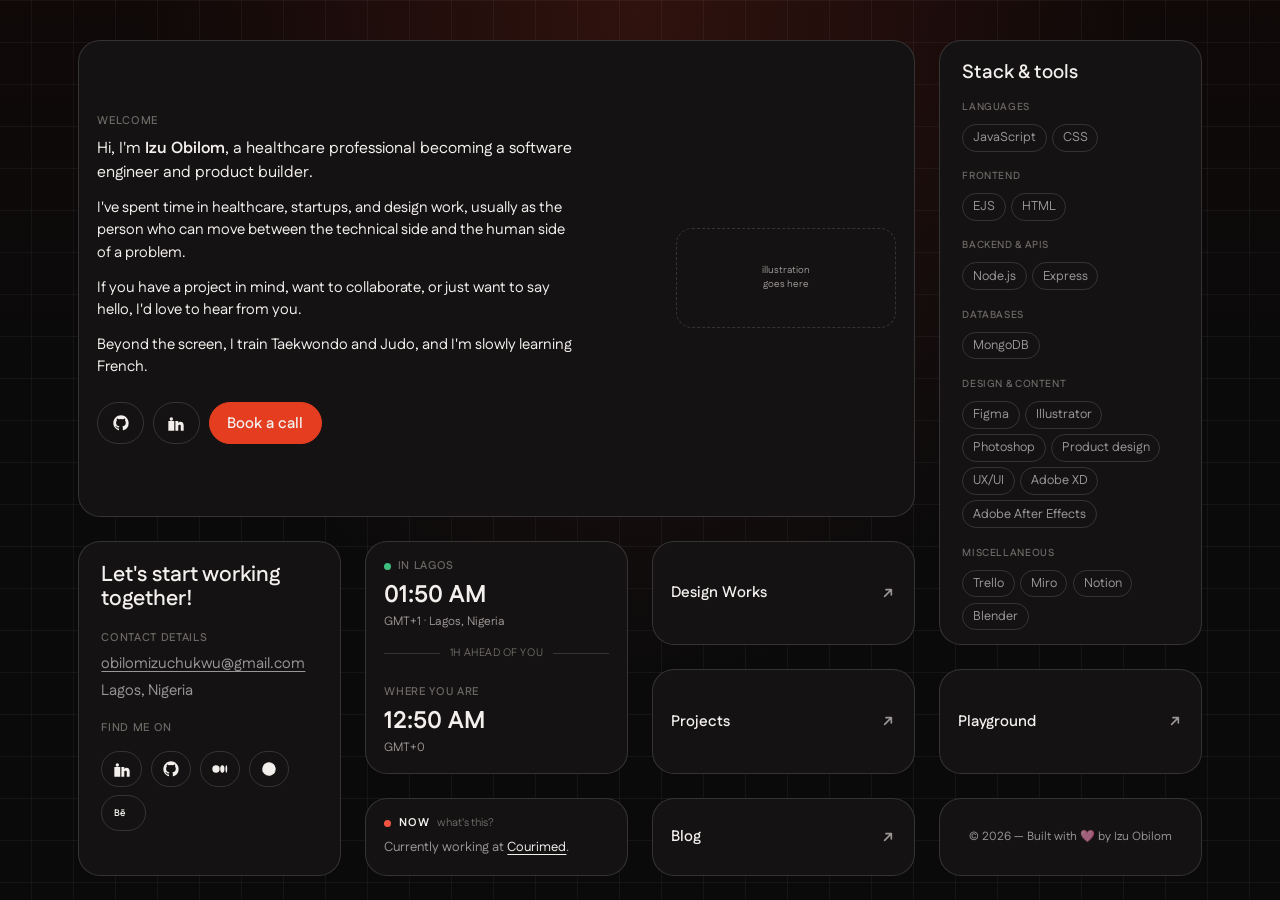
==== index.html @ 15fc9907 "initial commit" ====
<!doctype html>
<html lang="en">
  <head>
    <meta charset="UTF-8" />
    <meta name="viewport" content="width=device-width, initial-scale=1.0" />
    <title>Izu Obilom — I build things</title>
    <meta
      name="description"
      content="Izu Obilom: pharmacist, co-founder of Courimed, and product builder crossing into software engineering."
    />
    <link rel="preconnect" href="https://fonts.googleapis.com" />
    <link rel="preconnect" href="https://fonts.gstatic.com" crossorigin />
    <link
      href="https://fonts.googleapis.com/css2?family=Fustat:wght@400;500;600;700&display=swap"
      rel="stylesheet"
    />
    <link rel="stylesheet" href="css/style.css?v=6" />
  </head>
  <body class="no-header">
    <a class="skip-link" href="#main">Skip to content</a>
    <div class="page-transition-overlay" id="page-loader" aria-hidden="true">
      <div class="loader-dots"><span></span><span></span><span></span></div>
    </div>

    <main id="main">
      <div class="wrap-wide">
        <div class="bento">
          <div class="card card-bio">
            <div class="bio-text">
              <p class="card-eyebrow">Welcome</p>
              <h1 class="intro-line">
                Hi, I'm <span class="name-accent">Izu Obilom</span>, a
                healthcare professional becoming a software engineer and product
                builder.
              </h1>
              <p>
                I've spent time in healthcare, startups, and design work,
                usually as the person who can move between the technical side
                and the human side of a problem.
              </p>
              <p>
                If you have a project in mind, want to collaborate, or just want
                to say hello, I'd love to hear from you.
              </p>
              <p>
                Beyond the screen, I train Taekwondo and Judo, and I'm slowly
                learning French.
              </p>
              <div class="icon-row">
                <!-- GitHub placeholder — swap for the real profile link -->
                <a class="icon-btn" href="#" aria-label="GitHub">
                  <svg
                    viewBox="0 0 24 24"
                    width="16"
                    height="16"
                    aria-hidden="true"
                  >
                    <path
                      d="M12 .5C5.73.5.5 5.73.5 12.02c0 5.03 3.26 9.29 7.79 10.8.57.1.78-.25.78-.55 0-.27-.01-1.17-.02-2.12-3.17.69-3.84-1.36-3.84-1.36-.52-1.32-1.27-1.67-1.27-1.67-1.04-.71.08-.7.08-.7 1.15.08 1.75 1.18 1.75 1.18 1.02 1.75 2.68 1.24 3.33.95.1-.74.4-1.24.72-1.53-2.53-.29-5.19-1.27-5.19-5.63 0-1.24.44-2.26 1.17-3.06-.12-.29-.51-1.45.11-3.02 0 0 .96-.31 3.15 1.17a10.9 10.9 0 0 1 5.73 0c2.18-1.48 3.14-1.17 3.14-1.17.63 1.57.23 2.73.11 3.02.73.8 1.17 1.82 1.17 3.06 0 4.37-2.67 5.34-5.21 5.62.41.36.77 1.06.77 2.14 0 1.55-.01 2.79-.01 3.17 0 .3.2.66.79.55A11.53 11.53 0 0 0 23.5 12C23.5 5.73 18.27.5 12 .5Z"
                    />
                  </svg>
                </a>
                <a
                  class="icon-btn"
                  href="https://www.linkedin.com/in/izuchukwu-obilom-30b2b21b1/"
                  aria-label="LinkedIn"
                  target="_blank"
                  rel="noopener"
                >
                  <svg
                    viewBox="0 0 24 24"
                    width="16"
                    height="16"
                    aria-hidden="true"
                  >
                    <path
                      d="M4.98 3.5a2.5 2.5 0 1 1 0 5 2.5 2.5 0 0 1 0-5ZM.5 8.98h8.9V23.5H.5V8.98Zm14.9 0h-4.3V23.5h4.3v-7.44c0-1.98 3.75-2.15 3.75 0v7.44H23.5v-8.02c0-6.42-7.29-6.18-8.1-3.02V8.98Z"
                    />
                  </svg>
                </a>
                <!-- Cal.com link is a placeholder — swap "izu-obilom/intro-call" for the real event link -->
                <button
                  type="button"
                  class="icon-btn primary"
                  data-cal-link="izu-obilom/intro-call"
                  data-cal-namespace="book-a-call"
                  data-cal-config='{"layout":"month_view"}'
                >
                  Book a call
                </button>
              </div>
            </div>
            <div class="bio-illustration">
              <div class="illustration-slot">illustration<br />goes here</div>
            </div>
          </div>

          <div class="card card-stack">
            <h3>Stack &amp; tools</h3>
            <p class="card-eyebrow">Languages</p>
            <div class="tag-row"><span>JavaScript</span><span>CSS</span></div>
            <p class="card-eyebrow">Frontend</p>
            <div class="tag-row"><span>EJS</span><span>HTML</span></div>
            <p class="card-eyebrow">Backend &amp; APIs</p>
            <div class="tag-row"><span>Node.js</span><span>Express</span></div>
            <p class="card-eyebrow">Databases</p>
            <div class="tag-row"><span>MongoDB</span></div>
            <p class="card-eyebrow">Design &amp; Content</p>
            <div class="tag-row">
              <span>Figma</span><span>Illustrator</span><span>Photoshop</span
              ><span>Product design</span><span>UX/UI</span><span>Adobe XD</span
              ><span>Adobe After Effects</span>
            </div>
            <p class="card-eyebrow">Miscellaneous</p>
            <div class="tag-row">
              <span>Trello</span><span>Miro</span><span>Notion</span
              ><span>Blender</span>
            </div>
          </div>

          <div class="card card-contact-big">
            <h2>Let's start working together!</h2>
            <p class="card-eyebrow">Contact Details</p>
            <p class="contact-line">
              <a href="mailto:obilomizuchukwu@gmail.com"
                >obilomizuchukwu@gmail.com</a
              >
            </p>
            <p class="contact-line">Lagos, Nigeria</p>
            <p class="card-eyebrow social-eyebrow">Find me on</p>
            <div class="icon-row">
              <!-- GitHub and Dribbble are placeholders — LinkedIn, Medium and Behance are Izu's real profiles -->
              <a
                class="icon-btn"
                href="https://www.linkedin.com/in/izuchukwu-obilom-30b2b21b1/"
                aria-label="LinkedIn"
                target="_blank"
                rel="noopener"
              >
                <svg
                  viewBox="0 0 24 24"
                  width="16"
                  height="16"
                  aria-hidden="true"
                >
                  <path
                    d="M4.98 3.5a2.5 2.5 0 1 1 0 5 2.5 2.5 0 0 1 0-5ZM.5 8.98h8.9V23.5H.5V8.98Zm14.9 0h-4.3V23.5h4.3v-7.44c0-1.98 3.75-2.15 3.75 0v7.44H23.5v-8.02c0-6.42-7.29-6.18-8.1-3.02V8.98Z"
                  />
                </svg>
              </a>
              <a class="icon-btn" href="#" aria-label="GitHub">
                <svg
                  viewBox="0 0 24 24"
                  width="16"
                  height="16"
                  aria-hidden="true"
                >
                  <path
                    d="M12 .5C5.73.5.5 5.73.5 12.02c0 5.03 3.26 9.29 7.79 10.8.57.1.78-.25.78-.55 0-.27-.01-1.17-.02-2.12-3.17.69-3.84-1.36-3.84-1.36-.52-1.32-1.27-1.67-1.27-1.67-1.04-.71.08-.7.08-.7 1.15.08 1.75 1.18 1.75 1.18 1.02 1.75 2.68 1.24 3.33.95.1-.74.4-1.24.72-1.53-2.53-.29-5.19-1.27-5.19-5.63 0-1.24.44-2.26 1.17-3.06-.12-.29-.51-1.45.11-3.02 0 0 .96-.31 3.15 1.17a10.9 10.9 0 0 1 5.73 0c2.18-1.48 3.14-1.17 3.14-1.17.63 1.57.23 2.73.11 3.02.73.8 1.17 1.82 1.17 3.06 0 4.37-2.67 5.34-5.21 5.62.41.36.77 1.06.77 2.14 0 1.55-.01 2.79-.01 3.17 0 .3.2.66.79.55A11.53 11.53 0 0 0 23.5 12C23.5 5.73 18.27.5 12 .5Z"
                  />
                </svg>
              </a>
              <a
                class="icon-btn"
                href="https://medium.com/@obilomizuchukwu"
                aria-label="Medium"
                target="_blank"
                rel="noopener"
              >
                <svg
                  viewBox="0 0 24 24"
                  width="16"
                  height="16"
                  aria-hidden="true"
                >
                  <circle cx="6" cy="12" r="5.5" />
                  <ellipse cx="15.5" cy="12" rx="3.2" ry="5.5" />
                  <ellipse cx="21.5" cy="12" rx="1.3" ry="5.5" />
                </svg>
              </a>
              <a class="icon-btn" href="#" aria-label="Dribbble">
                <svg
                  viewBox="0 0 24 24"
                  width="16"
                  height="16"
                  aria-hidden="true"
                  fill="none"
                  stroke="currentColor"
                  stroke-width="1.6"
                >
                  <circle cx="12" cy="12" r="9.3" />
                  <path
                    d="M3 9.3c5.2 1.7 10.7 1.7 18.2-.4M2.4 15.2c6.2-1 12.4-.4 17.6 3M8.6 3c3.1 4.2 5.2 9.4 5.2 18.7"
                  />
                </svg>
              </a>
              <a
                class="icon-btn"
                href="https://www.behance.net/obilomizuchukwu"
                aria-label="Behance"
                target="_blank"
                rel="noopener"
              >
                <svg
                  viewBox="0 0 34 20"
                  width="20"
                  height="14"
                  aria-hidden="true"
                >
                  <text
                    x="0"
                    y="15"
                    font-family="Fustat, sans-serif"
                    font-size="16"
                    font-weight="700"
                    fill="currentColor"
                  >
                    Bē
                  </text>
                </svg>
              </a>
            </div>
          </div>

          <div class="card card-time">
            <p class="card-eyebrow">
              <span class="pulse-dot" aria-hidden="true"></span>In Lagos
            </p>
            <p class="tz-time" id="tz-owner">--:--</p>
            <p class="tz-sub">GMT+1 · Lagos, Nigeria</p>
            <div class="tz-divider"><span id="tz-diff">—</span></div>
            <p class="card-eyebrow">Where you are</p>
            <p class="tz-time" id="tz-visitor">--:--</p>
            <p class="tz-sub" id="tz-visitor-gmt">GMT+0</p>
          </div>

          <a
            class="card card-nav card-nav-design-works"
            href="design-works.html"
          >
            <span><h3 style="margin: 0">Design Works</h3></span>
            <svg
              class="nav-arrow"
              viewBox="0 0 24 24"
              width="16"
              height="16"
              fill="none"
              stroke="currentColor"
              stroke-width="2.5"
              stroke-linecap="round"
              stroke-linejoin="round"
              aria-hidden="true"
            >
              <path d="M7 17L17 7M17 7H9M17 7V15" />
            </svg>
          </a>

          <a class="card card-nav card-nav-projects" href="projects.html">
            <span><h3 style="margin: 0">Projects</h3></span>
            <svg
              class="nav-arrow"
              viewBox="0 0 24 24"
              width="16"
              height="16"
              fill="none"
              stroke="currentColor"
              stroke-width="2.5"
              stroke-linecap="round"
              stroke-linejoin="round"
              aria-hidden="true"
            >
              <path d="M7 17L17 7M17 7H9M17 7V15" />
            </svg>
          </a>

          <!-- "Playground" is a placeholder label — Izu hasn't decided what replaces this yet -->
          <a class="card card-nav card-nav-playground" href="playground.html">
            <span><h3 style="margin: 0">Playground</h3></span>
            <svg
              class="nav-arrow"
              viewBox="0 0 24 24"
              width="16"
              height="16"
              fill="none"
              stroke="currentColor"
              stroke-width="2.5"
              stroke-linecap="round"
              stroke-linejoin="round"
              aria-hidden="true"
            >
              <path d="M7 17L17 7M17 7H9M17 7V15" />
            </svg>
          </a>

          <div class="card card-now">
            <p class="card-eyebrow">
              <span class="pulse-dot red" aria-hidden="true"></span
              ><strong>Now</strong>
              <span
                class="now-hint"
                title="A now-page style status: what I'm focused on at the moment."
                >what's this?</span
              >
            </p>
            <p>
              Currently working at
              <a href="https://courimed.com" target="_blank" rel="noopener"
                >Courimed</a
              >.
            </p>
          </div>

          <a class="card card-nav card-nav-blog" href="blog.html">
            <span><h3 style="margin: 0">Blog</h3></span>
            <svg
              class="nav-arrow"
              viewBox="0 0 24 24"
              width="16"
              height="16"
              fill="none"
              stroke="currentColor"
              stroke-width="2.5"
              stroke-linecap="round"
              stroke-linejoin="round"
              aria-hidden="true"
            >
              <path d="M7 17L17 7M17 7H9M17 7V15" />
            </svg>
          </a>

          <div class="card card-footer">
            <p>© 2026 — Built with 🩷 by Izu Obilom</p>
          </div>
        </div>
      </div>
    </main>

    <script src="js/script.js?v=6"></script>
    <script>
      (function (C, A, L) {
        let p = function (a, ar) {
          a.q.push(ar);
        };
        let d = C.document;
        C.Cal =
          C.Cal ||
          function () {
            let cal = C.Cal;
            let ar = arguments;
            if (!cal.loaded) {
              cal.ns = {};
              cal.q = cal.q || [];
              d.head.appendChild(d.createElement("script")).src = A;
              cal.loaded = true;
            }
            if (ar[0] === L) {
              const api = function () {
                p(api, arguments);
              };
              const namespace = ar[1];
              api.q = api.q || [];
              if (typeof namespace === "string") {
                cal.ns[namespace] = cal.ns[namespace] || api;
                p(cal.ns[namespace], ar);
                p(cal, ["initNamespace", namespace]);
              } else p(cal, ar);
              return;
            }
            p(cal, ar);
          };
      })(window, "https://app.cal.com/embed/embed.js", "init");
      Cal("init", "book-a-call", { origin: "https://cal.com" });
      Cal.ns["book-a-call"]("ui", {
        styles: { branding: { brandColor: "#F2603F" } },
        hideEventTypeDetails: false,
        layout: "month_view",
      });
    </script>
  </body>
</html>
---- css/style.css ----
/* ============================================
   Izu Obilom — Portfolio
   Black + red, grid backdrop, bento grid.
   ============================================ */

:root {
  --bg: #0A0A0B;
  --card-bg: #141213;
  --card-border: rgba(255, 255, 255, 0.14);
  --card-border-hover: #f2543f;
  --ink: #F2EFEC;
  --ink-soft: #9B9694;
  --ink-faint: rgba(242, 239, 236, 0.6);
  --muted-label: #6B6763;

  --red: rgb(228, 61, 32);
  --red-bright: #f2543f;
  --green: #3FBF7F;

  --card-radius: 22px;

  --font-display: "Fustat", system-ui, -apple-system, sans-serif;
  --font-body: "Fustat", system-ui, -apple-system, sans-serif;
  --font-mono: "Fustat", system-ui, -apple-system, sans-serif;

  --wide-width: 1164px;
}

* {
  box-sizing: border-box;
}

html,
body {
  min-height: 100%;
  margin: 0;
}

html {
  scroll-behavior: smooth;
}

body {
  background-color: var(--bg);
  background-image:
    linear-gradient(rgba(255, 255, 255, 0.045) 1px, transparent 1px),
    linear-gradient(90deg, rgba(255, 255, 255, 0.045) 1px, transparent 1px),
    radial-gradient(ellipse at top, rgba(216, 67, 42, 0.16), transparent 55%),
    linear-gradient(180deg, rgba(18, 8, 7, 0.7), transparent 45%);
  background-size: 42px 42px, 42px 42px, 100% 100%, 100% 100%;
  background-position: center top;
  background-attachment: fixed;
  color: var(--ink);
  font-family: var(--font-body);
  font-size: 15px;
  line-height: 1.5;
  -webkit-font-smoothing: antialiased;
}

a {
  color: var(--ink);
  text-decoration-thickness: 1px;
  text-underline-offset: 3px;
}

a:hover {
  color: var(--red-bright);
}

:focus-visible {
  outline: 2px solid var(--red-bright);
  outline-offset: 3px;
}

.skip-link {
  position: absolute;
  left: -9999px;
  top: 0;
  background: var(--red);
  color: #0a0a0b;
  padding: 0.6rem 1rem;
  z-index: 100;
}

.skip-link:focus {
  left: 1rem;
  top: 1rem;
}

h1,
h2,
h3 {
  font-family: var(--font-display);
  font-weight: 600;
  line-height: 1.15;
  margin: 0 0 0.3em;
}

p {
  margin: 0 0 0.55em;
  max-width: 60ch;
  color: var(--ink-faint);
}

/* small uppercase muted-grey labels used throughout (category names, section labels) */

.card-eyebrow {
  font-family: var(--font-body);
  font-size: 0.7rem;
  font-weight: 600;
  text-transform: uppercase;
  letter-spacing: 0.06em;
  color: var(--muted-label);
  margin: 0.5rem 0 0.2rem;
  display: flex;
  align-items: center;
  gap: 0.4rem;
}

.card-eyebrow:first-child {
  margin-top: 0;
}

.wrap-wide {
  max-width: var(--wide-width);
  margin: 0 auto;
  padding: 0 1.25rem;
  width: 100%;
}

/* ---------- minimal header (subpages only — homepage has none) ---------- */

.site-header {
  display: flex;
  align-items: center;
  max-width: var(--wide-width);
  margin: 0 auto;
  padding: 1.1rem 1.25rem 0.5rem;
  width: 100%;
}

.wordmark {
  font-family: var(--font-display);
  font-size: 0.95rem;
  font-weight: 600;
  text-decoration: none;
  color: var(--ink);
}

.wordmark-accent {
  color: var(--red);
}

.back-link {
  display: inline-flex;
  align-items: center;
  gap: 6px;
  padding: 0.4rem 0.9rem;
  border: 1px solid var(--card-border);
  border-radius: 999px;
  font-family: var(--font-body);
  font-size: 0.75rem;
  color: var(--ink);
  text-decoration: none;
  transition: border-color 0.15s ease;
}

.back-link:hover {
  border-color: var(--card-border-hover);
}

/* ---------- page transition overlay ---------- */

.page-transition-overlay {
  position: fixed;
  inset: 0;
  background: var(--bg);
  display: flex;
  align-items: center;
  justify-content: center;
  z-index: 9999;
  opacity: 1;
  transition: opacity 0.35s ease;
}

.page-transition-overlay.hidden {
  opacity: 0;
  pointer-events: none;
}

.loader-dots {
  display: flex;
  gap: 6px;
}

.loader-dots span {
  width: 8px;
  height: 8px;
  border-radius: 50%;
  background: var(--red-bright);
  animation: loader-bounce 1s ease-in-out infinite;
}

.loader-dots span:nth-child(2) {
  animation-delay: 0.15s;
}

.loader-dots span:nth-child(3) {
  animation-delay: 0.3s;
}

@keyframes loader-bounce {

  0%,
  80%,
  100% {
    opacity: 0.25;
    transform: scale(0.8);
  }

  40% {
    opacity: 1;
    transform: scale(1);
  }
}

main {
  padding-bottom: 3rem;
}

body.no-header main {
  padding-top: 2.5rem;
}

@media (min-width: 901px) {
  body.no-header {
    height: 100vh;
    display: flex;
    flex-direction: column;
    overflow: hidden;
  }

  body.no-header main {
    flex: 1;
    min-height: 0;
    display: flex;
    padding-bottom: 1.5rem;
  }

  body.no-header main .wrap-wide {
    display: flex;
    flex-direction: column;
    flex: 1;
    min-height: 0;
  }

  body.no-header .bento {
    grid-template-rows: 1.3fr 1.3fr 0.6fr 0.6fr 0.45fr;
    flex: 1;
    min-height: 0;
  }
}

/* ---------- generic card: plain rounded rect ---------- */

.card {
  background: var(--card-bg);
  border: 1px solid var(--card-border);
  border-radius: var(--card-radius);
  padding: 1rem 1.15rem;
  display: flex;
  flex-direction: column;
  gap: 0.2rem;
  min-height: 0;
  overflow: hidden;
  transition: border-color 0.15s ease;
}

.card:hover {
  border-color: var(--card-border-hover);
}

.card:is(a) {
  text-decoration: none;
  color: var(--ink);
}

.card:is(a):hover {
  color: var(--ink);
}

.card h3 {
  font-size: 0.95rem;
  margin-bottom: 0.15rem;
}

/* ---------- bento grid ---------- */

.bento {
  display: grid;
  grid-template-columns: repeat(4, 1fr);
  grid-auto-rows: minmax(80px, auto);
  gap: 1.5rem;
}

.card-bio {
  grid-column: 1 / span 3;
  grid-row: 1 / span 2;
  position: relative;
}

.card-stack {
  grid-column: 4;
  grid-row: 1 / span 3;
  overflow: hidden;
  padding: 1.3rem 1.4rem;
}

.card-stack h3 {
  font-size: 1.2rem;
  margin-bottom: 0.3rem;
}

.card-stack .card-eyebrow {
  font-size: 0.64rem;
}

.card-stack .tag-row span {
  font-size: 0.8rem;
  padding: 0.2rem 0.6rem;
}

.card-bio .bio-text {
  flex: 1 1 auto;
  display: flex;
  flex-direction: column;
  justify-content: center;
  gap: 0.25rem;
  min-width: 0;
  position: relative;
  z-index: 2;
  max-width: 60%;
}

.card-bio .bio-illustration {
  position: absolute;
  top: 50%;
  right: 1.15rem;
  transform: translateY(-50%);
  width: 40%;
  max-width: 220px;
  z-index: 1;
  pointer-events: none;
}

.illustration-slot {
  width: 100%;
  min-height: 100px;
  border: 1px dashed var(--card-border);
  border-radius: 16px;
  display: flex;
  align-items: center;
  justify-content: center;
  font-size: 0.62rem;
  color: var(--ink-soft);
  text-align: center;
  line-height: 1.4;
  transition: border-color 0.15s ease;
  animation: float-bob 4s ease-in-out infinite;
}

@keyframes float-bob {

  0%,
  100% {
    transform: translateY(0);
  }

  50% {
    transform: translateY(-14px);
  }
}

.card-bio:hover .illustration-slot {
  border-color: var(--card-border-hover);
}

.intro-line {
  font-family: var(--font-body);
  font-weight: 400;
  font-size: 1rem;
  line-height: 1.5;
  color: var(--ink);
  margin: 0 0 0.5em;
  max-width: 52ch;
}

.name-accent {
  font-weight: 700;
  color: var(--ink);
}

.card-bio .bio-text .icon-row {
  margin-top: 0.7rem;
}

.card-bio .bio-text p:not(.card-eyebrow) {
  color: var(--ink);
}

/* contact card — under welcome, same width, tall */

.card-contact-big {
  grid-column: 1;
  grid-row: 3 / span 3;
  padding: 1.3rem 1.4rem;
}

.card-contact-big h2 {
  font-size: 1.35rem;
}

.contact-line {
  margin: 0 0 0.1em;
}

.contact-line a {
  color: var(--ink-faint);
}

.contact-line a:hover {
  color: var(--red-bright);
}

.social-eyebrow {
  margin-top: 0.8rem;
}

.card-contact-big .icon-row {
  margin-top: 0.5rem;
}

/* time card — beside contact, under welcome's other two columns */

.card-time {
  grid-column: 2;
  grid-row: 3 / span 2;
  overflow: hidden;
}

.tz-time {
  font-family: var(--font-body);
  font-weight: 700;
  font-size: 1.5rem;
  color: var(--ink);
  margin: 0.05rem 0 0.1rem;
  line-height: 1.1;
}

.tz-sub {
  font-size: 0.75rem;
  color: var(--ink-soft);
  margin: 0;
}

.tz-divider {
  display: flex;
  align-items: center;
  gap: 0.6rem;
  margin: 0.7rem 0;
  color: var(--muted-label);
  font-size: 0.68rem;
  text-transform: uppercase;
  letter-spacing: 0.05em;
}

.tz-divider::before,
.tz-divider::after {
  content: "";
  flex: 1;
  height: 1px;
  background: var(--card-border);
}

.pulse-dot {
  display: inline-block;
  width: 7px;
  height: 7px;
  border-radius: 50%;
  background: var(--green);
  animation: pulse 1.8s ease-in-out infinite;
}

.pulse-dot.red {
  background: var(--red-bright);
}

@keyframes pulse {

  0%,
  100% {
    opacity: 1;
  }

  50% {
    opacity: 0.3;
  }
}

.card-nav {
  justify-content: space-between;
  flex-direction: row;
  align-items: center;
}

.nav-arrow {
  color: var(--ink-soft);
  display: inline-block;
  transition: color 0.15s ease, transform 0.15s ease;
}

.card-nav:hover .nav-arrow {
  color: var(--red-bright);
  transform: translate(3px, -3px);
}

/* design works and projects: stacked in column 3, between time and stack */

.card-nav-design-works {
  grid-column: 3;
  grid-row: 3;
}

.card-nav-projects {
  grid-column: 3;
  grid-row: 4;
}

/* now: sits directly under time, with room to breathe */

.card-now {
  grid-column: 2;
  grid-row: 5;
}

.card-now .card-eyebrow {
  color: var(--ink);
  gap: 0.5rem;
}

.card-now .card-eyebrow strong {
  font-weight: 700;
}


.now-hint {
  font-size: 0.7rem;
  font-weight: 400;
  text-transform: none;
  letter-spacing: normal;
  color: var(--muted-label);
  cursor: help;
}

.card-now p:last-child {
  color: var(--ink-faint);
  margin: 0;
  font-size: 0.82rem;
}

.card-now a {
  color: var(--ink);
}

/* playground and blog: compact bottom row */

.card-nav-playground {
  grid-column: 4;
  grid-row: 4;
}

.card-nav-blog {
  grid-column: 3;
  grid-row: 5;
}

.card-footer {
  grid-column: 4;
  grid-row: 5;
  align-items: center;
  justify-content: center;
  text-align: center;
}

.card-footer p {
  margin: 0;
  font-size: 0.74rem;
}

/* ---------- icon row / bone-shaped buttons ---------- */

.icon-row {
  display: flex;
  gap: 0.55rem;
  margin-top: 0.5rem;
  flex-wrap: wrap;
  align-items: center;
}

.icon-btn {
  display: inline-flex;
  align-items: center;
  justify-content: center;
  min-width: 2.2rem;
  height: 2.2rem;
  padding: 0 0.7rem;
  border: 1px solid var(--card-border);
  border-radius: 999px;
  background: transparent;
  color: var(--ink);
  text-decoration: none;
  font-family: inherit;
  font-size: 0.85rem;
  cursor: pointer;
  transition: border-color 0.15s ease, color 0.15s ease;
}

.card-bio .icon-btn {
  min-width: 2.6rem;
  height: 2.6rem;
  padding: 0 0.9rem;
  font-size: 0.95rem;
}

.icon-btn svg {
  fill: currentColor;
  display: block;
}

.icon-btn:hover {
  border-color: var(--red-bright);
  color: var(--red-bright);
}

.icon-btn.primary {
  background: var(--red);
  color: var(--ink);
  border-color: var(--red);
  font-weight: 600;
  padding: 0 1.1rem;
}

.icon-btn.primary:hover {
  background: var(--red-bright);
  border-color: var(--red-bright);
  color: #0a0a0b;
}

/* ---------- tag pills (stack card only) ---------- */

.tag-row {
  display: flex;
  gap: 0.35rem;
  flex-wrap: wrap;
  margin: 0.15rem 0 0.4rem;
}

.tag-row span {
  font-size: 0.66rem;
  border: 1px solid var(--card-border);
  border-radius: 999px;
  padding: 0.15rem 0.5rem;
  color: var(--ink-faint);
  transition: border-color 0.15s ease, color 0.15s ease;
}

.tag-row span:hover {
  border-color: var(--card-border-hover);
  color: var(--ink);
}

/* ---------- page intro (non-home pages) ---------- */

.page-intro {
  padding: 0.75rem 0 1.5rem;
}

.page-intro h1 {
  font-size: clamp(1.6rem, 3vw, 2.1rem);
}

.page-intro .lede {
  max-width: 46ch;
}

/* ---------- plain entry list (projects) ---------- */

.entry-list {
  border-top: 1px solid var(--card-border);
}

.entry-row {
  padding: 1.3rem 0;
  border-bottom: 1px solid var(--card-border);
}

.entry-row h3 {
  font-size: 1.1rem;
  margin-bottom: 0.3rem;
}

.entry-row .placeholder-note {
  font-style: italic;
  opacity: 0.75;
}

.entry-tags {
  display: flex;
  gap: 1rem;
  margin-top: 0.4rem;
  flex-wrap: wrap;
}

.entry-tags span {
  font-size: 0.68rem;
  color: var(--ink-soft);
}

/* ---------- blog list ---------- */

.post-row {
  display: flex;
  justify-content: space-between;
  gap: 1.5rem;
  padding: 1rem 0;
  border-bottom: 1px solid var(--card-border);
}

.post-row:last-child {
  border-bottom: none;
}

.post-row h3 {
  font-size: 1rem;
  margin: 0;
}

.empty-note {
  color: var(--ink-soft);
  font-style: italic;
  padding: 1rem 0;
}

/* ---------- playground ---------- */

.pg-grid {
  display: grid;
  grid-template-columns: repeat(2, 1fr);
  gap: 1.1rem;
  margin-top: 0.75rem;
}

.pg-card {
  background: var(--card-bg);
  border: 1px solid var(--card-border);
  border-radius: var(--card-radius);
  padding: 1.3rem;
  transition: border-color 0.15s ease;
}

.pg-card:hover {
  border-color: var(--card-border-hover);
}

.pg-card h3 {
  font-size: 1rem;
}

.timer-phase {
  text-align: center;
  font-size: 0.75rem;
  color: var(--ink-soft);
  text-transform: lowercase;
  margin-top: 0.5rem;
}

.timer-display {
  font-weight: 700;
  font-size: 2.2rem;
  text-align: center;
  padding: 0.15rem 0 0.3rem;
  color: var(--red-bright);
}

.timer-controls {
  display: flex;
  gap: 0.5rem;
  justify-content: center;
  margin-top: 0.5rem;
  flex-wrap: wrap;
}

.timer-controls button {
  font-size: 0.75rem;
  padding: 0.4rem 0.75rem;
  border: 1px solid var(--card-border);
  border-radius: 8px;
  background: transparent;
  color: var(--ink);
  cursor: pointer;
  transition: border-color 0.15s ease, color 0.15s ease;
}

.timer-controls button:hover {
  border-color: var(--red-bright);
  color: var(--red-bright);
}

.timer-settings {
  display: flex;
  gap: 1rem;
  justify-content: center;
  margin-top: 0.8rem;
  font-size: 0.72rem;
  color: var(--ink-soft);
  flex-wrap: wrap;
}

.timer-settings label {
  display: flex;
  align-items: center;
  gap: 0.4rem;
}

.timer-settings input {
  width: 3rem;
  padding: 0.2rem 0.3rem;
  border: 1px solid var(--card-border);
  border-radius: 6px;
  background: transparent;
  color: inherit;
  transition: border-color 0.15s ease;
}

.timer-settings input:hover,
.timer-settings input:focus {
  border-color: var(--card-border-hover);
}

.flashcard-stage {
  display: flex;
  flex-direction: column;
  align-items: center;
  margin-top: 0.5rem;
}

.flashcard {
  width: 100%;
  min-height: 110px;
  border: 1px solid var(--card-border);
  border-radius: 12px;
  background: rgba(255, 255, 255, 0.02);
  display: flex;
  align-items: center;
  justify-content: center;
  text-align: center;
  padding: 1rem;
  cursor: pointer;
  font-family: var(--font-display);
  font-size: 1.15rem;
  color: var(--ink);
  transition: border-color 0.15s ease;
}

.flashcard:hover {
  border-color: var(--card-border-hover);
}

.flashcard-nav {
  display: flex;
  gap: 0.5rem;
  margin-top: 0.7rem;
}

.flashcard-nav button {
  font-size: 0.72rem;
  padding: 0.3rem 0.65rem;
  border: 1px solid var(--card-border);
  border-radius: 8px;
  background: transparent;
  cursor: pointer;
  color: var(--ink);
  transition: border-color 0.15s ease, color 0.15s ease;
}

.flashcard-nav button:hover {
  border-color: var(--red-bright);
  color: var(--red-bright);
}

/* ---------- footer ---------- */

.site-footer {
  padding: 0.75rem 1.25rem 1rem;
}

.site-footer p {
  font-size: 0.78rem;
  color: var(--ink-soft);
  margin: 0;
}

/* ---------- responsive ---------- */

@media (max-width: 900px) {
  .bento {
    display: flex;
    flex-direction: column;
  }

  .bento .card {
    min-height: 120px;
  }

  .card-bio {
    flex-direction: column;
  }

  .card-bio .bio-illustration {
    top: auto;
    transform: none;
    bottom: 0.75rem;
    right: 0.75rem;
    width: 45%;
    max-width: 140px;
  }

  .card-stack {
    max-height: none;
    overflow-y: visible;
  }

  .pg-grid {
    grid-template-columns: 1fr;
  }

  .card-bio .bio-text {
      max-width: none;
  }
}

@media (prefers-reduced-motion: reduce) {
  html {
    scroll-behavior: auto;
  }

  * {
    transition: none !important;
    animation: none !important;
  }
}
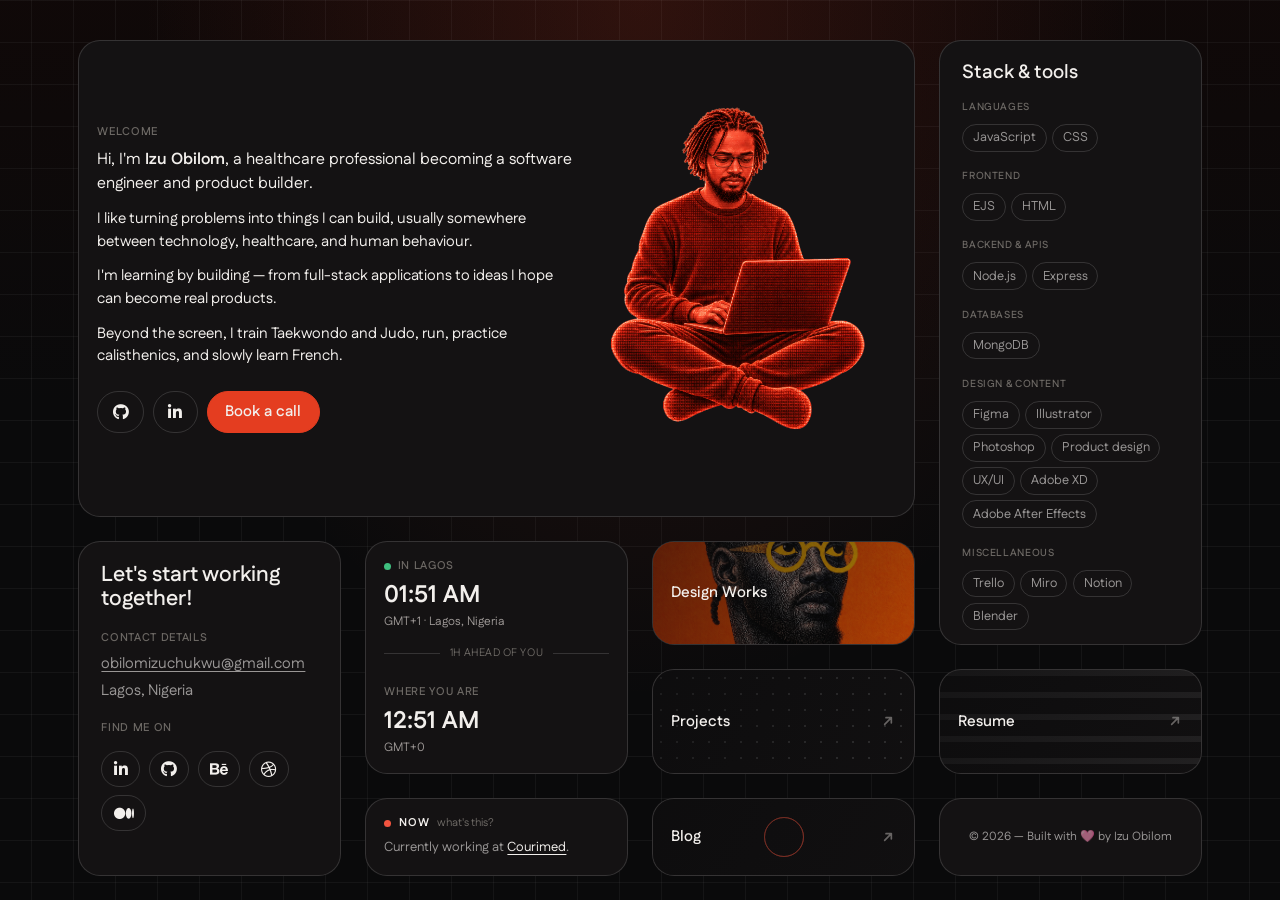
==== commit 8ea883d8: "rework: added template files for posts and projects, refitted blog, design-works, index, products, a" ====
--- a/index.html
+++ b/index.html
@@ -2,20 +2,31 @@
 <html lang="en">
   <head>
     <meta charset="UTF-8" />
+
     <meta name="viewport" content="width=device-width, initial-scale=1.0" />
     <title>Izu Obilom — I build things</title>
+
     <meta
       name="description"
       content="Izu Obilom: pharmacist, co-founder of Courimed, and product builder crossing into software engineering."
     />
     <link rel="preconnect" href="https://fonts.googleapis.com" />
+
     <link rel="preconnect" href="https://fonts.gstatic.com" crossorigin />
+
+    <link
+      rel="stylesheet"
+      href="https://cdnjs.cloudflare.com/ajax/libs/font-awesome/6.5.1/css/all.min.css"
+    />
+
     <link
       href="https://fonts.googleapis.com/css2?family=Fustat:wght@400;500;600;700&display=swap"
       rel="stylesheet"
     />
+
     <link rel="stylesheet" href="css/style.css?v=6" />
   </head>
+
   <body class="no-header">
     <a class="skip-link" href="#main">Skip to content</a>
     <div class="page-transition-overlay" id="page-loader" aria-hidden="true">
@@ -33,32 +44,25 @@
                 healthcare professional becoming a software engineer and product
                 builder.
               </h1>
+
               <p>
-                I've spent time in healthcare, startups, and design work,
-                usually as the person who can move between the technical side
-                and the human side of a problem.
+                I like turning problems into things I can build, usually
+                somewhere between technology, healthcare, and human behaviour.
               </p>
+
               <p>
-                If you have a project in mind, want to collaborate, or just want
-                to say hello, I'd love to hear from you.
+                I'm learning by building — from full-stack applications to ideas
+                I hope can become real products.
               </p>
+
               <p>
-                Beyond the screen, I train Taekwondo and Judo, and I'm slowly
-                learning French.
+                Beyond the screen, I train Taekwondo and Judo, run, practice
+                calisthenics, and slowly learn French.
               </p>
               <div class="icon-row">
                 <!-- GitHub placeholder — swap for the real profile link -->
                 <a class="icon-btn" href="#" aria-label="GitHub">
-                  <svg
-                    viewBox="0 0 24 24"
-                    width="16"
-                    height="16"
-                    aria-hidden="true"
-                  >
-                    <path
-                      d="M12 .5C5.73.5.5 5.73.5 12.02c0 5.03 3.26 9.29 7.79 10.8.57.1.78-.25.78-.55 0-.27-.01-1.17-.02-2.12-3.17.69-3.84-1.36-3.84-1.36-.52-1.32-1.27-1.67-1.27-1.67-1.04-.71.08-.7.08-.7 1.15.08 1.75 1.18 1.75 1.18 1.02 1.75 2.68 1.24 3.33.95.1-.74.4-1.24.72-1.53-2.53-.29-5.19-1.27-5.19-5.63 0-1.24.44-2.26 1.17-3.06-.12-.29-.51-1.45.11-3.02 0 0 .96-.31 3.15 1.17a10.9 10.9 0 0 1 5.73 0c2.18-1.48 3.14-1.17 3.14-1.17.63 1.57.23 2.73.11 3.02.73.8 1.17 1.82 1.17 3.06 0 4.37-2.67 5.34-5.21 5.62.41.36.77 1.06.77 2.14 0 1.55-.01 2.79-.01 3.17 0 .3.2.66.79.55A11.53 11.53 0 0 0 23.5 12C23.5 5.73 18.27.5 12 .5Z"
-                    />
-                  </svg>
+                  <i class="fa-brands fa-github" aria-hidden="true"></i>
                 </a>
                 <a
                   class="icon-btn"
@@ -67,16 +71,7 @@
                   target="_blank"
                   rel="noopener"
                 >
-                  <svg
-                    viewBox="0 0 24 24"
-                    width="16"
-                    height="16"
-                    aria-hidden="true"
-                  >
-                    <path
-                      d="M4.98 3.5a2.5 2.5 0 1 1 0 5 2.5 2.5 0 0 1 0-5ZM.5 8.98h8.9V23.5H.5V8.98Zm14.9 0h-4.3V23.5h4.3v-7.44c0-1.98 3.75-2.15 3.75 0v7.44H23.5v-8.02c0-6.42-7.29-6.18-8.1-3.02V8.98Z"
-                    />
-                  </svg>
+                  <i class="fa-brands fa-linkedin-in" aria-hidden="true"></i>
                 </a>
                 <!-- Cal.com link is a placeholder — swap "izu-obilom/intro-call" for the real event link -->
                 <button
@@ -91,7 +86,16 @@
               </div>
             </div>
             <div class="bio-illustration">
-              <div class="illustration-slot">illustration<br />goes here</div>
+              <img
+                src="assets/images/izu-illustration.png"
+                alt=""
+                loading="lazy"
+                style="
+                  width: 100%;
+                  height: auto;
+                  animation: float-bob 4s ease-in-out infinite;
+                "
+              />
             </div>
           </div>
 
@@ -129,7 +133,7 @@
             <p class="contact-line">Lagos, Nigeria</p>
             <p class="card-eyebrow social-eyebrow">Find me on</p>
             <div class="icon-row">
-              <!-- GitHub and Dribbble are placeholders — LinkedIn, Medium and Behance are Izu's real profiles -->
+              <!-- LinkedIn -->
               <a
                 class="icon-btn"
                 href="https://www.linkedin.com/in/izuchukwu-obilom-30b2b21b1/"
@@ -137,29 +141,31 @@
                 target="_blank"
                 rel="noopener"
               >
-                <svg
-                  viewBox="0 0 24 24"
-                  width="16"
-                  height="16"
-                  aria-hidden="true"
-                >
-                  <path
-                    d="M4.98 3.5a2.5 2.5 0 1 1 0 5 2.5 2.5 0 0 1 0-5ZM.5 8.98h8.9V23.5H.5V8.98Zm14.9 0h-4.3V23.5h4.3v-7.44c0-1.98 3.75-2.15 3.75 0v7.44H23.5v-8.02c0-6.42-7.29-6.18-8.1-3.02V8.98Z"
-                  />
-                </svg>
-              </a>
+                <i class="fa-brands fa-linkedin-in" aria-hidden="true"></i>
+              </a>
+
+              <!-- GitHub -->
               <a class="icon-btn" href="#" aria-label="GitHub">
-                <svg
-                  viewBox="0 0 24 24"
-                  width="16"
-                  height="16"
-                  aria-hidden="true"
-                >
-                  <path
-                    d="M12 .5C5.73.5.5 5.73.5 12.02c0 5.03 3.26 9.29 7.79 10.8.57.1.78-.25.78-.55 0-.27-.01-1.17-.02-2.12-3.17.69-3.84-1.36-3.84-1.36-.52-1.32-1.27-1.67-1.27-1.67-1.04-.71.08-.7.08-.7 1.15.08 1.75 1.18 1.75 1.18 1.02 1.75 2.68 1.24 3.33.95.1-.74.4-1.24.72-1.53-2.53-.29-5.19-1.27-5.19-5.63 0-1.24.44-2.26 1.17-3.06-.12-.29-.51-1.45.11-3.02 0 0 .96-.31 3.15 1.17a10.9 10.9 0 0 1 5.73 0c2.18-1.48 3.14-1.17 3.14-1.17.63 1.57.23 2.73.11 3.02.73.8 1.17 1.82 1.17 3.06 0 4.37-2.67 5.34-5.21 5.62.41.36.77 1.06.77 2.14 0 1.55-.01 2.79-.01 3.17 0 .3.2.66.79.55A11.53 11.53 0 0 0 23.5 12C23.5 5.73 18.27.5 12 .5Z"
-                  />
-                </svg>
-              </a>
+                <i class="fa-brands fa-github" aria-hidden="true"></i>
+              </a>
+
+              <!-- Behance-->
+              <a
+                class="icon-btn"
+                href="https://www.behance.net/obilomizuchukwu"
+                aria-label="Behance"
+                target="_blank"
+                rel="noopener"
+              >
+                <i class="fa-brands fa-behance" aria-hidden="true"></i>
+              </a>
+
+              <!-- Dribbble -->
+              <a class="icon-btn" href="#" aria-label="Dribbble">
+                <i class="fa-brands fa-dribbble" aria-hidden="true"></i>
+              </a>
+
+              <!-- Medium-->
               <a
                 class="icon-btn"
                 href="https://medium.com/@obilomizuchukwu"
@@ -167,57 +173,7 @@
                 target="_blank"
                 rel="noopener"
               >
-                <svg
-                  viewBox="0 0 24 24"
-                  width="16"
-                  height="16"
-                  aria-hidden="true"
-                >
-                  <circle cx="6" cy="12" r="5.5" />
-                  <ellipse cx="15.5" cy="12" rx="3.2" ry="5.5" />
-                  <ellipse cx="21.5" cy="12" rx="1.3" ry="5.5" />
-                </svg>
-              </a>
-              <a class="icon-btn" href="#" aria-label="Dribbble">
-                <svg
-                  viewBox="0 0 24 24"
-                  width="16"
-                  height="16"
-                  aria-hidden="true"
-                  fill="none"
-                  stroke="currentColor"
-                  stroke-width="1.6"
-                >
-                  <circle cx="12" cy="12" r="9.3" />
-                  <path
-                    d="M3 9.3c5.2 1.7 10.7 1.7 18.2-.4M2.4 15.2c6.2-1 12.4-.4 17.6 3M8.6 3c3.1 4.2 5.2 9.4 5.2 18.7"
-                  />
-                </svg>
-              </a>
-              <a
-                class="icon-btn"
-                href="https://www.behance.net/obilomizuchukwu"
-                aria-label="Behance"
-                target="_blank"
-                rel="noopener"
-              >
-                <svg
-                  viewBox="0 0 34 20"
-                  width="20"
-                  height="14"
-                  aria-hidden="true"
-                >
-                  <text
-                    x="0"
-                    y="15"
-                    font-family="Fustat, sans-serif"
-                    font-size="16"
-                    font-weight="700"
-                    fill="currentColor"
-                  >
-                    Bē
-                  </text>
-                </svg>
+                <i class="fa-brands fa-medium" aria-hidden="true"></i>
               </a>
             </div>
           </div>
@@ -234,10 +190,28 @@
             <p class="tz-sub" id="tz-visitor-gmt">GMT+0</p>
           </div>
 
+          <!-- Design Works -->
           <a
             class="card card-nav card-nav-design-works"
             href="design-works.html"
           >
+            <div class="card-nav-bg bg-design-works" aria-hidden="true">
+              <img
+                src="assets/images/Cornrows-Halftone.png"
+                class="bg-fade active"
+                loading="lazy"
+              />
+              <img
+                src="assets/images/Cornrows-Halftone.png"
+                class="bg-fade"
+                loading="lazy"
+              />
+              <img
+                src="assets/images/Cornrows-Halftone.png"
+                class="bg-fade"
+                loading="lazy"
+              />
+            </div>
             <span><h3 style="margin: 0">Design Works</h3></span>
             <svg
               class="nav-arrow"
@@ -255,7 +229,9 @@
             </svg>
           </a>
 
+          <!-- Projects -->
           <a class="card card-nav card-nav-projects" href="projects.html">
+            <div class="card-nav-bg bg-projects" aria-hidden="true"></div>
             <span><h3 style="margin: 0">Projects</h3></span>
             <svg
               class="nav-arrow"
@@ -273,9 +249,10 @@
             </svg>
           </a>
 
-          <!-- "Playground" is a placeholder label — Izu hasn't decided what replaces this yet -->
-          <a class="card card-nav card-nav-playground" href="playground.html">
-            <span><h3 style="margin: 0">Playground</h3></span>
+          <!--Resume  -->
+          <a class="card card-nav card-nav-resume" href="resume.html">
+            <div class="card-nav-bg bg-resume" aria-hidden="true"></div>
+            <span><h3 style="margin: 0">Resume</h3></span>
             <svg
               class="nav-arrow"
               viewBox="0 0 24 24"
@@ -292,6 +269,7 @@
             </svg>
           </a>
 
+          <!-- Now-->
           <div class="card card-now">
             <p class="card-eyebrow">
               <span class="pulse-dot red" aria-hidden="true"></span
@@ -310,7 +288,13 @@
             </p>
           </div>
 
+          <!-- Blog -->
           <a class="card card-nav card-nav-blog" href="blog.html">
+            <div class="card-nav-bg bg-blog" aria-hidden="true">
+              <span class="pulse-ring r1"></span>
+              <span class="pulse-ring r2"></span>
+              <span class="pulse-ring r3"></span>
+            </div>
             <span><h3 style="margin: 0">Blog</h3></span>
             <svg
               class="nav-arrow"
@@ -328,6 +312,7 @@
             </svg>
           </a>
 
+          <!-- Footer -->
           <div class="card card-footer">
             <p>© 2026 — Built with 🩷 by Izu Obilom</p>
           </div>
--- a/css/style.css
+++ b/css/style.css
@@ -128,6 +128,14 @@
   width: 100%;
 }
 
+#resume-body .card-eyebrow {
+  margin-top: 2rem;
+}
+
+.resume-summary {
+  max-width: none;
+}
+
 /* ---------- minimal header (subpages only — homepage has none) ---------- */
 
 .site-header {
@@ -230,35 +238,6 @@
 
 body.no-header main {
   padding-top: 2.5rem;
-}
-
-@media (min-width: 901px) {
-  body.no-header {
-    height: 100vh;
-    display: flex;
-    flex-direction: column;
-    overflow: hidden;
-  }
-
-  body.no-header main {
-    flex: 1;
-    min-height: 0;
-    display: flex;
-    padding-bottom: 1.5rem;
-  }
-
-  body.no-header main .wrap-wide {
-    display: flex;
-    flex-direction: column;
-    flex: 1;
-    min-height: 0;
-  }
-
-  body.no-header .bento {
-    grid-template-rows: 1.3fr 1.3fr 0.6fr 0.6fr 0.45fr;
-    flex: 1;
-    min-height: 0;
-  }
 }
 
 /* ---------- generic card: plain rounded rect ---------- */
@@ -347,8 +326,8 @@
   top: 50%;
   right: 1.15rem;
   transform: translateY(-50%);
-  width: 40%;
-  max-width: 220px;
+  width: 60%;
+  max-width: 320px;
   z-index: 1;
   pointer-events: none;
 }
@@ -422,6 +401,7 @@
 
 .contact-line {
   margin: 0 0 0.1em;
+  overflow-wrap: anywhere;
 }
 
 .contact-line a {
@@ -552,7 +532,6 @@
   font-weight: 700;
 }
 
-
 .now-hint {
   font-size: 0.7rem;
   font-weight: 400;
@@ -574,7 +553,7 @@
 
 /* playground and blog: compact bottom row */
 
-.card-nav-playground {
+.card-nav-resume {
   grid-column: 4;
   grid-row: 4;
 }
@@ -632,9 +611,9 @@
   font-size: 0.95rem;
 }
 
-.icon-btn svg {
-  fill: currentColor;
-  display: block;
+.icon-btn i {
+  font-size: 16px;
+  line-height: 1;
 }
 
 .icon-btn:hover {
@@ -898,6 +877,824 @@
   color: var(--red-bright);
 }
 
+/* ---------- design works masonry grid ---------- */
+.design-grid {
+  column-count: 3;
+  column-gap: 1.25rem;
+  margin-top: 1rem;
+}
+
+.design-item {
+  break-inside: avoid;
+  margin-bottom: 1.25rem;
+  border-radius: var(--card-radius);
+  overflow: hidden;
+  border: 1px solid var(--card-border);
+  transition: border-color 0.15s ease;
+}
+
+.design-item:hover {
+  border-color: var(--card-border-hover);
+}
+
+.design-item img {
+  display: block;
+  width: 100%;
+  height: auto;
+}
+
+/* ---------- projects: image showcase ---------- */
+.showcase {
+  position: relative;
+  width: 100%;
+  aspect-ratio: 2.2 / 1;
+  border-radius: var(--card-radius);
+  overflow: hidden;
+  border: 1px solid var(--card-border);
+  margin: 1.5rem 0;
+  background: var(--card-bg);
+}
+
+.showcase-img {
+  position: absolute;
+  inset: 0;
+  width: 100%;
+  height: 100%;
+  object-fit: cover;
+  opacity: 0;
+  transition: opacity 0.8s ease;
+}
+
+.showcase-img.active {
+  opacity: 1;
+}
+
+/* ---------- projects: clickable squares ---------- */
+.project-grid {
+  display: grid;
+  grid-template-columns: repeat(3, 1fr);
+  gap: 1.25rem;
+  margin-top: 1.5rem;
+}
+
+.project-card {
+  display: flex;
+  flex-direction: column;
+  border-radius: var(--card-radius);
+  border: 1px solid var(--card-border);
+  background: var(--card-bg);
+  overflow: hidden;
+  text-decoration: none;
+  color: var(--ink);
+  transition: border-color 0.15s ease;
+}
+
+.project-card:hover {
+  border-color: var(--card-border-hover);
+  color: var(--ink);
+}
+
+.project-card-img {
+  aspect-ratio: 16 / 10;
+  overflow: hidden;
+}
+
+.project-card-img img {
+  display: block;
+  width: 100%;
+  height: 100%;
+  object-fit: cover;
+}
+
+.project-card-body {
+  padding: 1rem 1.15rem 1.15rem;
+}
+
+.project-card-body h3 {
+  font-size: 1.05rem;
+  margin-bottom: 0.3rem;
+}
+
+.project-card-body p {
+  font-size: 0.85rem;
+  color: var(--ink-faint);
+  margin: 0 0 0.6rem;
+  display: -webkit-box;
+  -webkit-line-clamp: 2;
+  -webkit-box-orient: vertical;
+  overflow: hidden;
+  text-overflow: ellipsis;
+}
+
+/* ---------- project case-study template ---------- */
+.case-study {
+  padding: 2rem 0 4rem;
+}
+
+.case-media {
+  width: 100%;
+  border-radius: var(--card-radius);
+  overflow: hidden;
+  border: 1px solid var(--card-border);
+  margin-bottom: 1.25rem;
+}
+
+.case-media img,
+.case-media video {
+  display: block;
+  width: 100%;
+  height: auto;
+}
+
+.case-meta {
+  display: flex;
+  justify-content: space-between;
+  font-size: 0.8rem;
+  color: var(--ink-soft);
+  margin-bottom: 1.25rem;
+}
+
+.case-section {
+  background: var(--card-bg);
+  border: 1px solid var(--card-border);
+  border-radius: var(--card-radius);
+  padding: 2rem 2.25rem;
+  margin-bottom: 1.25rem;
+  transition: border-color 0.15s ease;
+}
+
+.case-section:hover {
+  border-color: var(--card-border-hover);
+}
+
+.case-section-grid {
+  display: grid;
+  grid-template-columns: 1fr;
+  gap: 2rem;
+}
+
+.case-section.expanded .case-section-grid {
+  grid-template-columns: 1fr 1fr;
+}
+
+.case-section-top h2 {
+  font-size: 1.4rem;
+  margin-bottom: 0.75rem;
+}
+
+.case-section-top blockquote {
+  font-size: 1rem;
+  color: var(--ink-faint);
+  margin: 0;
+  font-style: italic;
+}
+
+.case-section-more {
+  display: none;
+}
+
+.case-section.expanded .case-section-more {
+  display: block;
+}
+
+.case-section-more p {
+  color: var(--ink-faint);
+}
+
+.case-section-foot {
+  display: flex;
+  justify-content: space-between;
+  align-items: center;
+  margin-top: 1.5rem;
+  flex-wrap: wrap;
+  gap: 1rem;
+}
+
+.case-section-foot p {
+  margin: 0;
+  color: var(--ink-faint);
+}
+
+.case-section-foot a {
+  color: var(--ink);
+  font-weight: 600;
+}
+
+.case-toggle {
+  display: inline-flex;
+  align-items: center;
+  gap: 0.4rem;
+  background: transparent;
+  border: none;
+  color: var(--ink);
+  font-family: inherit;
+  font-size: 0.85rem;
+  cursor: pointer;
+  margin-left: auto;
+}
+
+.case-toggle-icon {
+  font-size: 1.1rem;
+  line-height: 1;
+}
+
+.case-gallery {
+  display: grid;
+  grid-template-columns: repeat(2, 1fr);
+  gap: 1.25rem;
+  margin-bottom: 1.5rem;
+}
+
+.case-gallery img {
+  width: 100%;
+  border-radius: var(--card-radius);
+  border: 1px solid var(--card-border);
+}
+
+.case-tools {
+  margin-bottom: 2rem;
+}
+
+.case-related {
+  border-top: 1px solid var(--card-border);
+  padding-top: 1.25rem;
+  display: flex;
+  align-items: center;
+  gap: 1.25rem;
+  flex-wrap: wrap;
+}
+
+.case-related a {
+  color: var(--ink-faint);
+}
+
+.case-related a:hover {
+  color: var(--red-bright);
+}
+
+/* ---------- blog: post grid ---------- */
+
+.blog-grid {
+  display: grid;
+  grid-template-columns: repeat(3, 1fr);
+  gap: 1.25rem;
+}
+
+.blog-card {
+  display: flex;
+  flex-direction: column;
+  text-decoration: none;
+  color: var(--ink);
+  border-radius: var(--card-radius);
+  border: 1px solid var(--card-border);
+  background: var(--card-bg);
+  overflow: hidden;
+  transition: border-color 0.15s ease;
+}
+
+.blog-card:hover {
+  border-color: var(--card-border-hover);
+  color: var(--ink);
+}
+
+.blog-card-img {
+  position: relative;
+  height: 200px;
+  background: var(--card-bg);
+}
+
+.blog-card-img img {
+  display: block;
+  width: 100%;
+  height: 100%;
+  object-fit: cover;
+}
+
+.post-avatar {
+  display: inline-flex;
+  align-items: center;
+  justify-content: center;
+  width: 20px;
+  height: 20px;
+  border-radius: 50%;
+  background: var(--red);
+  color: var(--ink);
+  font-size: 0.6rem;
+  font-weight: 700;
+  flex-shrink: 0;
+}
+
+.blog-card-author {
+  position: absolute;
+  left: 0.75rem;
+  bottom: 0.75rem;
+  display: flex;
+  align-items: center;
+  gap: 0.5rem;
+  background: rgba(10, 10, 11, 0.6);
+  backdrop-filter: blur(4px);
+  padding: 0.3rem 0.6rem 0.3rem 0.3rem;
+  border-radius: 999px;
+}
+
+.blog-card-author-name {
+  display: block;
+  font-size: 0.72rem;
+  font-weight: 600;
+}
+
+.blog-card-author-date {
+  display: block;
+  font-size: 0.65rem;
+  color: var(--ink-soft);
+}
+
+.blog-card-read {
+  font-size: 0.72rem;
+  color: var(--ink-soft);
+  margin: 1.1rem 1rem 0;
+}
+
+.blog-card h3 {
+  font-size: 1rem;
+  margin: 0.4rem 1rem 0.4rem;
+}
+
+.blog-card>p {
+  font-size: 0.82rem;
+  color: var(--ink-faint);
+  margin: 0 1rem 0.75rem;
+}
+
+.blog-card .tag-row {
+  margin: 0 1rem 1rem;
+}
+
+/* ---------- blog post hero ---------- */
+
+.post-hero {
+  position: relative;
+  padding: 3rem 0 0;
+  background: radial-gradient(ellipse at top, rgba(216, 67, 42, 0.35), transparent 60%), var(--bg);
+  overflow: hidden;
+}
+
+.post-hero-inner {
+  position: relative;
+  z-index: 2;
+  text-align: center;
+}
+
+.post-category {
+  display: inline-block;
+  font-size: 0.75rem;
+  border: 1px solid var(--card-border);
+  border-radius: 999px;
+  padding: 0.3rem 0.9rem;
+  color: var(--ink-soft);
+  margin-bottom: 1rem;
+}
+
+.post-hero h1 {
+  font-size: clamp(1.8rem, 4vw, 2.6rem);
+  max-width: 32ch;
+  margin: 0 auto 0.75rem;
+}
+
+.post-meta {
+  display: flex;
+  justify-content: center;
+  align-items: center;
+  gap: 0.5rem;
+  font-size: 0.8rem;
+  color: var(--ink-soft);
+  margin-bottom: 2rem;
+}
+
+.post-meta .post-avatar {
+  margin-right: -0.2rem;
+}
+
+.post-dot {
+  opacity: 0.5;
+}
+
+.post-hero-img {
+  border-radius: var(--card-radius);
+  overflow: hidden;
+  max-width: 900px;
+  margin: 0 auto;
+  border: 1px solid var(--card-border);
+}
+
+.post-hero-img img {
+  display: block;
+  width: 100%;
+  height: auto;
+}
+
+.post-hero-fade {
+  position: absolute;
+  left: 0;
+  right: 0;
+  bottom: 0;
+  height: 160px;
+  background: linear-gradient(180deg, transparent, var(--bg) 90%);
+  z-index: 1;
+  pointer-events: none;
+}
+
+/* ---------- blog post layout ---------- */
+
+.post-layout {
+  display: grid;
+  grid-template-columns: 220px 1fr;
+  gap: 3rem;
+  padding: 2.5rem 0 4rem;
+  align-items: start;
+}
+
+.post-sidebar {
+  position: sticky;
+  top: 2rem;
+  margin-top: 1.5rem;
+}
+
+.post-toc {
+  display: flex;
+  flex-direction: column;
+  gap: 0.6rem;
+  margin-bottom: 2rem;
+}
+
+.post-toc a {
+  color: var(--ink-soft);
+  font-size: 0.85rem;
+  text-decoration: none;
+  padding-left: 0.75rem;
+  border-left: 2px solid var(--card-border);
+  transition: color 0.15s ease, border-color 0.15s ease;
+}
+
+.post-toc a:hover,
+.post-toc a.active {
+  color: var(--ink);
+  border-color: var(--red-bright);
+}
+
+.post-share-label {
+  margin-bottom: 0.6rem;
+}
+
+.post-share {
+  display: flex;
+  gap: 0.5rem;
+}
+
+.post-content section {
+  margin-bottom: 2.5rem;
+  scroll-margin-top: 2rem;
+}
+
+.post-content h2 {
+  font-size: 1.4rem;
+  margin-bottom: 0.75rem;
+}
+
+.post-content p {
+  max-width: 65ch;
+  margin-bottom: 1rem;
+}
+
+.post-inline-img {
+  display: block;
+  width: 100%;
+  border-radius: var(--card-radius);
+  border: 1px solid var(--card-border);
+  margin: 1.25rem 0;
+}
+
+.post-quote {
+  border-left: 2px solid var(--red-bright);
+  padding-left: 1rem;
+  margin: 1.5rem 0;
+  font-style: italic;
+  color: var(--red-bright);
+  max-width: 60ch;
+}
+
+/* ---------- resume ---------- */
+.resume-contact {
+  display: flex;
+  flex-wrap: wrap;
+  gap: 1.25rem;
+  font-size: 0.85rem;
+  color: var(--ink-soft);
+  margin-bottom: 1.25rem;
+}
+
+.resume-contact a {
+  color: var(--ink-soft);
+}
+
+.resume-contact a:hover {
+  color: var(--red-bright);
+}
+
+.resume-downloads {
+  display: flex;
+  gap: 0.75rem;
+  margin-bottom: 2rem;
+}
+
+.resume-tabs {
+  display: flex;
+  gap: 0.5rem;
+  border-bottom: 1px solid var(--card-border);
+  margin-bottom: 1.75rem;
+}
+
+.resume-tab {
+  background: transparent;
+  border: none;
+  color: var(--ink-soft);
+  font-family: inherit;
+  font-size: 0.9rem;
+  font-weight: 600;
+  padding: 0.75rem 0.25rem;
+  margin-right: 1.5rem;
+  cursor: pointer;
+  border-bottom: 2px solid transparent;
+  transition: color 0.15s ease, border-color 0.15s ease;
+}
+
+.resume-tab:hover {
+  color: var(--ink);
+}
+
+.resume-tab.active {
+  color: var(--ink);
+  border-color: var(--red-bright);
+}
+
+.resume-panel {
+  display: none;
+}
+
+.resume-panel.active {
+  display: block;
+}
+
+.tag-row a {
+  font-size: 0.66rem;
+  border: 1px solid var(--card-border);
+  border-radius: 999px;
+  padding: 0.15rem 0.5rem;
+  color: var(--ink-faint);
+  text-decoration: none;
+  transition: border-color 0.15s ease, color 0.15s ease;
+}
+
+.tag-row a:hover {
+  border-color: var(--card-border-hover);
+  color: var(--ink);
+}
+
+/* stat cards */
+.resume-stats {
+  display: flex;
+  gap: 0.75rem;
+  margin-bottom: 1.75rem;
+  flex-wrap: wrap;
+}
+
+.resume-stat {
+  flex: 1;
+  min-width: 130px;
+  background: var(--card-bg);
+  border: 1px solid var(--card-border);
+  border-radius: var(--card-radius);
+  padding: 0.9rem 0.9rem;
+  text-align: center;
+}
+
+.resume-stat-num {
+  font-size: 1.6rem;
+  font-weight: 700;
+  color: var(--red-bright);
+  line-height: 1.1;
+}
+
+.resume-stat-label {
+  font-size: 0.7rem;
+  color: var(--ink-soft);
+  margin-top: 0.3rem;
+}
+
+/* collapsible entry cards */
+.resume-card {
+  background: var(--card-bg);
+  border: 1px solid var(--card-border);
+  border-radius: var(--card-radius);
+  margin-bottom: 0.9rem;
+  overflow: hidden;
+  transition: border-color 0.15s ease;
+}
+
+.resume-card:hover {
+  border-color: var(--card-border-hover);
+}
+
+.resume-card-head {
+  width: 100%;
+  display: flex;
+  justify-content: space-between;
+  align-items: center;
+  gap: 1rem;
+  background: transparent;
+  border: none;
+  color: var(--ink);
+  font-family: inherit;
+  text-align: left;
+  cursor: pointer;
+  padding: 1rem 1.15rem;
+}
+
+.resume-card-head h3 {
+  font-size: 1rem;
+  margin: 0 0 0.2rem;
+}
+
+.resume-card-company {
+  font-size: 0.78rem;
+  color: var(--ink-soft);
+  margin: 0;
+}
+
+.resume-card-right {
+  display: flex;
+  align-items: center;
+  gap: 0.75rem;
+  flex-shrink: 0;
+}
+
+.resume-card-dates {
+  font-size: 0.75rem;
+  color: var(--ink-soft);
+  white-space: nowrap;
+}
+
+.resume-toggle-icon {
+  font-size: 1.1rem;
+  color: var(--ink-soft);
+  line-height: 1;
+}
+
+.resume-card.expanded .resume-toggle-icon {
+  color: var(--red-bright);
+}
+
+.resume-card-more {
+  display: none;
+  padding: 0 1.15rem 1.15rem;
+}
+
+.resume-card.expanded .resume-card-more {
+  display: block;
+}
+
+.resume-card-more ul {
+  margin: 0;
+  padding-left: 1.1rem;
+}
+
+.resume-card-more li {
+  font-size: 0.85rem;
+  color: var(--ink-faint);
+  margin-bottom: 0.4rem;
+  max-width: 70ch;
+}
+
+/* ---------- nav card background animations ---------- */
+.card-nav {
+  position: relative;
+}
+
+.card-nav-bg {
+  position: absolute;
+  inset: 0;
+  z-index: 0;
+  overflow: hidden;
+}
+
+.card-nav-bg::after {
+  content: "";
+  position: absolute;
+  inset: 0;
+  background: linear-gradient(120deg, rgba(10, 10, 11, 0.65), rgba(10, 10, 11, 0.3));
+}
+
+.card-nav>span {
+  position: relative;
+  z-index: 2;
+}
+
+/* design works: crossfading thumbnails */
+.bg-fade {
+  position: absolute;
+  inset: 0;
+  width: 100%;
+  height: 100%;
+  object-fit: cover;
+  opacity: 0;
+  transition: opacity 1.2s ease;
+}
+
+.bg-fade.active {
+  opacity: 1;
+}
+
+/* projects: scanning shimmer over a dot grid */
+.bg-projects {
+  background-image: radial-gradient(rgba(255, 255, 255, 0.18) 1px, transparent 1.5px);
+  background-size: 16px 16px;
+}
+
+.bg-projects::before {
+  content: "";
+  position: absolute;
+  top: 0;
+  bottom: 0;
+  left: -40%;
+  width: 40%;
+  background: linear-gradient(90deg, transparent, rgba(242, 84, 63, 0.35), transparent);
+  animation: scan-sweep 3.5s ease-in-out infinite;
+}
+
+@keyframes scan-sweep {
+  0% {
+    left: -40%;
+  }
+
+  100% {
+    left: 100%;
+  }
+}
+
+/* blog: pulsing rings */
+.bg-blog .pulse-ring {
+  position: absolute;
+  top: 50%;
+  left: 50%;
+  width: 40px;
+  height: 40px;
+  margin: -20px 0 0 -20px;
+  border: 1.5px solid rgba(242, 84, 63, 0.5);
+  border-radius: 50%;
+  animation: ring-pulse 3s ease-out infinite;
+}
+
+.bg-blog .r2 {
+  animation-delay: 1s;
+}
+
+.bg-blog .r3 {
+  animation-delay: 2s;
+}
+
+@keyframes ring-pulse {
+  0% {
+    transform: scale(0.3);
+    opacity: 0.8;
+  }
+
+  100% {
+    transform: scale(3.2);
+    opacity: 0;
+  }
+}
+
+/* resume: scrolling faint text lines */
+.bg-resume {
+  background-image: repeating-linear-gradient(to bottom,
+      rgba(255, 255, 255, 0.1) 0px,
+      rgba(255, 255, 255, 0.1) 6px,
+      transparent 6px,
+      transparent 22px);
+  background-size: 100% 44px;
+  animation: lines-scroll 6s linear infinite;
+}
+
+@keyframes lines-scroll {
+  from {
+    background-position: 0 0;
+  }
+
+  to {
+    background-position: 0 -44px;
+  }
+}
+
 /* ---------- footer ---------- */
 
 .site-footer {
@@ -912,7 +1709,106 @@
 
 /* ---------- responsive ---------- */
 
-@media (max-width: 900px) {
+@media (min-width: 901px) {
+  body.no-header {
+    height: 100vh;
+    display: flex;
+    flex-direction: column;
+    overflow: hidden;
+  }
+
+  body.no-header main {
+    flex: 1;
+    min-height: 0;
+    display: flex;
+    padding-bottom: 1.5rem;
+  }
+
+  body.no-header main .wrap-wide {
+    display: flex;
+    flex-direction: column;
+    flex: 1;
+    min-height: 0;
+  }
+
+  body.no-header .bento {
+    grid-template-rows: 1.3fr 1.3fr 0.6fr 0.6fr 0.45fr;
+    flex: 1;
+    min-height: 0;
+  }
+}
+
+@media (min-width: 770px) and (max-width: 900px) {
+  body.no-header {
+    height: auto;
+    overflow: visible;
+  }
+
+  body.no-header main {
+    padding-bottom: 2rem;
+  }
+
+  .bento {
+    display: grid;
+    grid-template-columns: repeat(3, 1fr);
+        grid-template-rows: auto 120px 120px 90px 90px 90px 90px;
+    gap: 1.25rem;
+  }
+
+  .card-bio {
+    grid-column: 1 / -1;
+    grid-row: 1;
+  }
+
+  .card-stack {
+    grid-column: 1;
+    grid-row: 2 / span 6;
+    overflow-y: auto;
+  }
+
+  .card-contact-big {
+    grid-column: 2;
+    grid-row: 2 / span 3;
+  }
+
+  .card-time {
+    grid-column: 3;
+    grid-row: 2 / span 2;
+  }
+
+  .card-nav-design-works {
+    grid-column: 3;
+    grid-row: 4;
+  }
+
+  .card-now {
+    grid-column: 2;
+    grid-row: 5;
+  }
+
+  .card-nav-resume {
+    grid-column: 3;
+    grid-row: 5;
+  }
+
+  .card-nav-projects {
+    grid-column: 2;
+    grid-row: 6;
+  }
+
+  .card-footer {
+    grid-column: 3;
+    grid-row: 6;
+  }
+
+  .card-nav-blog {
+    grid-column: 2;
+    grid-row: 7;
+  }
+
+}
+
+@media (max-width: 769px) {
   .bento {
     display: flex;
     flex-direction: column;
@@ -920,6 +1816,12 @@
 
   .bento .card {
     min-height: 120px;
+  }
+
+  .bento .card-nav,
+  .bento .card-now,
+  .bento .card-footer {
+    min-height: 80px;
   }
 
   .card-bio {
@@ -931,8 +1833,8 @@
     transform: none;
     bottom: 0.75rem;
     right: 0.75rem;
-    width: 45%;
-    max-width: 140px;
+    width: 65%;
+    max-width: 250px;
   }
 
   .card-stack {
@@ -947,6 +1849,65 @@
   .card-bio .bio-text {
       max-width: none;
   }
+
+  .design-grid {
+      column-count: 2;
+  }
+
+  .project-grid {
+       grid-template-columns: repeat(2, 1fr);
+  }
+
+  .blog-grid {
+      grid-template-columns: 1fr;
+  }
+  
+  .post-layout {
+      grid-template-columns: 1fr;
+  }
+  
+  .post-sidebar {
+      position: static;
+      margin-bottom: 2rem;
+  }
+    
+  .post-toc {
+      flex-direction: row;
+      overflow-x: auto;
+      gap: 0.5rem;
+      padding-bottom: 0.25rem;
+      -webkit-overflow-scrolling: touch;
+      scrollbar-width: none;
+  }
+    
+  .post-toc::-webkit-scrollbar {
+      display: none;
+  }
+    
+  .post-toc a {
+      flex-shrink: 0;
+      border-left: none;
+      border: 1px solid var(--card-border);
+      border-radius: 999px;
+      padding: 0.35rem 0.8rem;
+  }
+}
+
+@media (max-width: 700px) {
+  .case-gallery {
+    grid-template-columns: 1fr;
+  }
+
+  .case-section {
+    padding: 1.5rem 1.5rem;
+  }
+  
+}
+
+@media (max-width: 600px) {
+  .resume-stats {
+    flex-direction: column;
+  }
 }
 
 @media (prefers-reduced-motion: reduce) {
@@ -958,4 +1919,16 @@
     transition: none !important;
     animation: none !important;
   }
+}
+
+@media (max-width: 900px) {
+  .wrap-wide {
+    padding: 0 1.5rem;
+  }
+}
+
+@media (max-width: 700px) {
+  .wrap-wide {
+    padding: 0 1.75rem;
+  }
 }
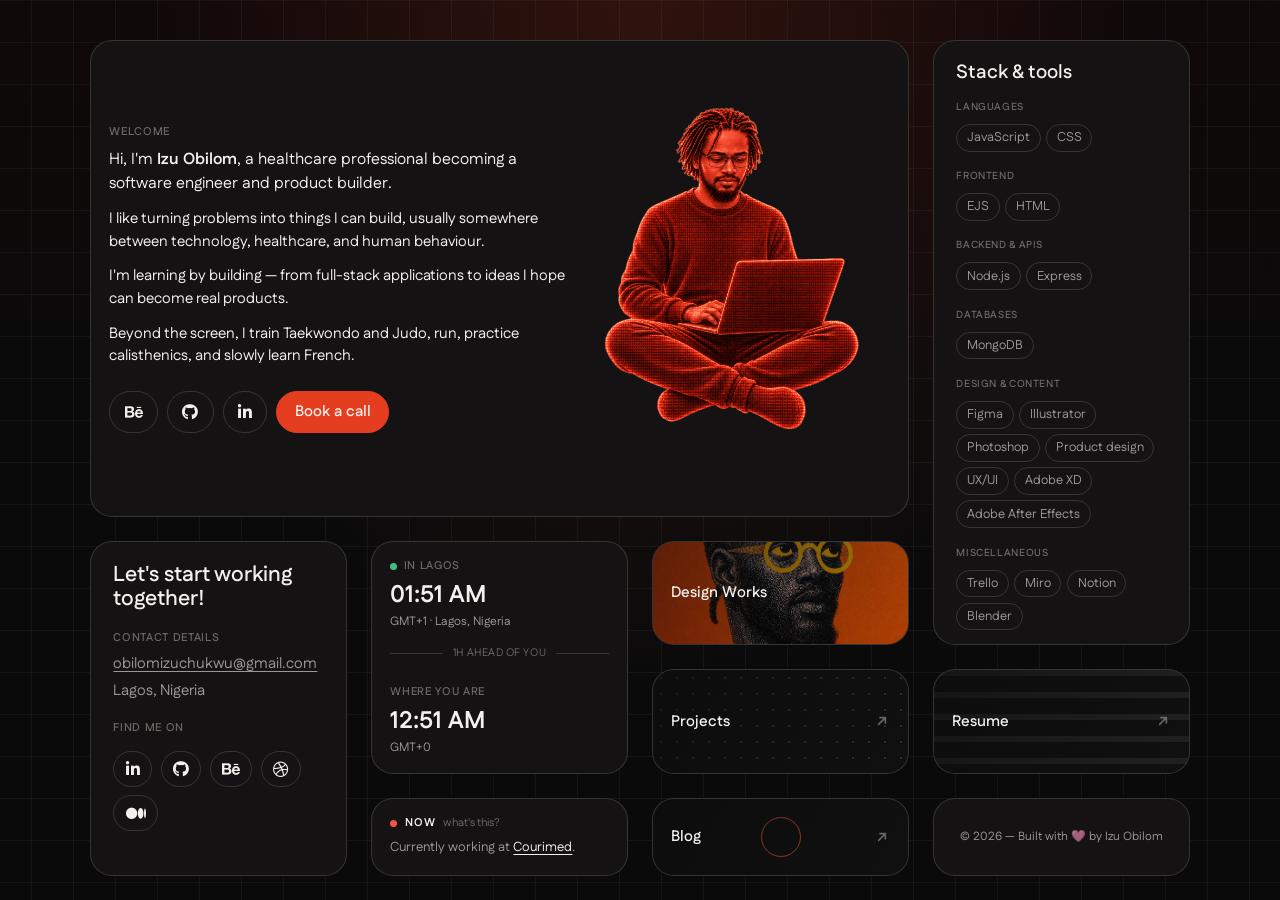
==== commit dae211c3: "refactor image grid sizes for all pages" ====
--- a/index.html
+++ b/index.html
@@ -1,3 +1,5 @@
+<!-- index.html -->
+
 <!doctype html>
 <html lang="en">
   <head>
@@ -28,7 +30,6 @@
   </head>
 
   <body class="no-header">
-    <a class="skip-link" href="#main">Skip to content</a>
     <div class="page-transition-overlay" id="page-loader" aria-hidden="true">
       <div class="loader-dots"><span></span><span></span><span></span></div>
     </div>
@@ -61,15 +62,30 @@
               </p>
               <div class="icon-row">
                 <!-- GitHub placeholder — swap for the real profile link -->
-                <a class="icon-btn" href="#" aria-label="GitHub">
+                <a
+                  class="icon-btn"
+                  href="https://www.behance.net/obilomizuchukwu"
+                  target="_blank"
+                  rel="noopener noreferrer"
+                  aria-label="Behance"
+                >
+                  <i class="fa-brands fa-behance" aria-hidden="true"></i>
+                </a>
+                <a
+                  class="icon-btn"
+                  href="https://github.com/designsensei"
+                  target="_blank"
+                  rel="noopener noreferrer"
+                  aria-label="GitHub"
+                >
                   <i class="fa-brands fa-github" aria-hidden="true"></i>
                 </a>
                 <a
                   class="icon-btn"
-                  href="https://www.linkedin.com/in/izuchukwu-obilom-30b2b21b1/"
+                  href="https://www.linkedin.com/in/izu-obilom-30b2b21b1/"
                   aria-label="LinkedIn"
                   target="_blank"
-                  rel="noopener"
+                  rel="noopener noreferrer"
                 >
                   <i class="fa-brands fa-linkedin-in" aria-hidden="true"></i>
                 </a>
@@ -77,7 +93,7 @@
                 <button
                   type="button"
                   class="icon-btn primary"
-                  data-cal-link="izu-obilom/intro-call"
+                  data-cal-link="https://cal.com/izuchukwu-obilom-wsakpz/30min"
                   data-cal-namespace="book-a-call"
                   data-cal-config='{"layout":"month_view"}'
                 >
@@ -136,32 +152,44 @@
               <!-- LinkedIn -->
               <a
                 class="icon-btn"
-                href="https://www.linkedin.com/in/izuchukwu-obilom-30b2b21b1/"
+                href="https://www.linkedin.com/in/izu-obilom-30b2b21b1/"
                 aria-label="LinkedIn"
                 target="_blank"
-                rel="noopener"
+                rel="noopener noreferrer"
               >
                 <i class="fa-brands fa-linkedin-in" aria-hidden="true"></i>
               </a>
 
               <!-- GitHub -->
-              <a class="icon-btn" href="#" aria-label="GitHub">
+              <a
+                class="icon-btn"
+                href="https://github.com/designsensei"
+                aria-label="GitHub"
+                target="_blank"
+                rel="noopener noreferrer"
+              >
                 <i class="fa-brands fa-github" aria-hidden="true"></i>
               </a>
 
               <!-- Behance-->
               <a
                 class="icon-btn"
-                href="https://www.behance.net/obilomizuchukwu"
+                href="https://www.behance.net/izuchukwuobilom"
                 aria-label="Behance"
                 target="_blank"
-                rel="noopener"
+                rel="noopener noreferrer"
               >
                 <i class="fa-brands fa-behance" aria-hidden="true"></i>
               </a>
 
               <!-- Dribbble -->
-              <a class="icon-btn" href="#" aria-label="Dribbble">
+              <a
+                class="icon-btn"
+                href="https://dribbble.com/Design__Sensei"
+                target="_blank"
+                rel="noopener noreferrer"
+                aria-label="Dribbble"
+              >
                 <i class="fa-brands fa-dribbble" aria-hidden="true"></i>
               </a>
 
@@ -171,7 +199,7 @@
                 href="https://medium.com/@obilomizuchukwu"
                 aria-label="Medium"
                 target="_blank"
-                rel="noopener"
+                rel="noopener noreferrer"
               >
                 <i class="fa-brands fa-medium" aria-hidden="true"></i>
               </a>
--- a/css/style.css
+++ b/css/style.css
@@ -1,3 +1,5 @@
+/* css/style.css */
+
 /* ============================================
    Izu Obilom — Portfolio
    Black + red, grid backdrop, bento grid.
@@ -124,7 +126,7 @@
 .wrap-wide {
   max-width: var(--wide-width);
   margin: 0 auto;
-  padding: 0 1.25rem;
+  padding: 0 2rem;
   width: 100%;
 }
 
@@ -949,6 +951,7 @@
   transition: border-color 0.15s ease;
 }
 
+
 .project-card:hover {
   border-color: var(--card-border-hover);
   color: var(--ink);
@@ -1237,6 +1240,7 @@
   padding: 3rem 0 0;
   background: radial-gradient(ellipse at top, rgba(216, 67, 42, 0.35), transparent 60%), var(--bg);
   overflow: hidden;
+  
 }
 
 .post-hero-inner {
@@ -1310,7 +1314,7 @@
   display: grid;
   grid-template-columns: 220px 1fr;
   gap: 3rem;
-  padding: 2.5rem 0 4rem;
+  padding: 2.5rem 2rem 4rem;
   align-items: start;
 }
 
@@ -1362,16 +1366,17 @@
 }
 
 .post-content p {
-  max-width: 65ch;
+  max-width: 900px;
   margin-bottom: 1rem;
 }
 
 .post-inline-img {
+  width: 100%;
+  height: 500px;
+  object-fit: cover;
   display: block;
-  width: 100%;
+  margin: 2rem 0;
   border-radius: var(--card-radius);
-  border: 1px solid var(--card-border);
-  margin: 1.25rem 0;
 }
 
 .post-quote {
@@ -1709,7 +1714,9 @@
 
 /* ---------- responsive ---------- */
 
-@media (min-width: 901px) {
+/* Desktop */
+@media (min-width: 1100px) {
+
   body.no-header {
     height: 100vh;
     display: flex;
@@ -1736,79 +1743,71 @@
     flex: 1;
     min-height: 0;
   }
-}
-
-@media (min-width: 770px) and (max-width: 900px) {
-  body.no-header {
-    height: auto;
-    overflow: visible;
-  }
-
-  body.no-header main {
-    padding-bottom: 2rem;
-  }
-
+
+}
+
+
+/* Tablet */
+@media (min-width: 600px) and (max-width: 1099px) {
+
+  /* Homepage bento */
   .bento {
     display: grid;
     grid-template-columns: repeat(3, 1fr);
-        grid-template-rows: auto 120px 120px 90px 90px 90px 90px;
+    grid-template-rows: auto;
     gap: 1.25rem;
   }
 
   .card-bio {
     grid-column: 1 / -1;
-    grid-row: 1;
+    grid-row: auto;
   }
 
   .card-stack {
     grid-column: 1;
-    grid-row: 2 / span 6;
+    grid-row: auto;
     overflow-y: auto;
   }
 
   .card-contact-big {
     grid-column: 2;
-    grid-row: 2 / span 3;
+    grid-row: auto;
   }
 
   .card-time {
     grid-column: 3;
-    grid-row: 2 / span 2;
-  }
-
-  .card-nav-design-works {
-    grid-column: 3;
-    grid-row: 4;
-  }
-
-  .card-now {
-    grid-column: 2;
-    grid-row: 5;
-  }
-
-  .card-nav-resume {
-    grid-column: 3;
-    grid-row: 5;
-  }
-
-  .card-nav-projects {
-    grid-column: 2;
-    grid-row: 6;
-  }
-
-  .card-footer {
-    grid-column: 3;
-    grid-row: 6;
-  }
-
-  .card-nav-blog {
-    grid-column: 2;
-    grid-row: 7;
-  }
-
-}
-
-@media (max-width: 769px) {
+    grid-row: auto;
+  }
+
+
+  /* Blog post */
+  .post-layout {
+    grid-template-columns: 180px 1fr;
+    gap: 2rem;
+  }
+
+  .post-sidebar {
+    margin-top: 0;
+  }
+
+}
+
+@media (max-width: 900px) {
+  .project-grid,
+  .blog-grid {
+    grid-template-columns: repeat(2, minmax(0, 1fr));
+  }
+}
+
+/* Mobile */
+@media (max-width: 599px) {
+
+  .wrap-wide {
+    padding: 0 1.5rem;
+  }
+
+
+  /* Homepage */
   .bento {
     display: flex;
     flex-direction: column;
@@ -1842,75 +1841,69 @@
     overflow-y: visible;
   }
 
-  .pg-grid {
+  .card-bio .bio-text {
+    max-width: none;
+  }
+
+
+  /* Blog post */
+  .post-layout {
     grid-template-columns: 1fr;
-  }
-
-  .card-bio .bio-text {
-      max-width: none;
-  }
-
-  .design-grid {
-      column-count: 2;
-  }
-
-  .project-grid {
-       grid-template-columns: repeat(2, 1fr);
-  }
-
-  .blog-grid {
-      grid-template-columns: 1fr;
-  }
-  
-  .post-layout {
-      grid-template-columns: 1fr;
-  }
-  
+    padding-left: 1.5rem;
+    padding-right: 1.5rem;
+  }
+
   .post-sidebar {
-      position: static;
-      margin-bottom: 2rem;
-  }
-    
+    position: static;
+    margin-bottom: 2rem;
+  }
+
   .post-toc {
-      flex-direction: row;
-      overflow-x: auto;
-      gap: 0.5rem;
-      padding-bottom: 0.25rem;
-      -webkit-overflow-scrolling: touch;
-      scrollbar-width: none;
-  }
-    
+    flex-direction: row;
+    overflow-x: auto;
+    gap: 0.5rem;
+    padding-bottom: 0.25rem;
+    -webkit-overflow-scrolling: touch;
+    scrollbar-width: none;
+  }
+
   .post-toc::-webkit-scrollbar {
-      display: none;
-  }
-    
+    display: none;
+  }
+
   .post-toc a {
-      flex-shrink: 0;
-      border-left: none;
-      border: 1px solid var(--card-border);
-      border-radius: 999px;
-      padding: 0.35rem 0.8rem;
-  }
-}
-
-@media (max-width: 700px) {
+    flex-shrink: 0;
+    border-left: none;
+    border: 1px solid var(--card-border);
+    border-radius: 999px;
+    padding: 0.35rem 0.8rem;
+  }
+
+
+  /* Other pages */
   .case-gallery {
     grid-template-columns: 1fr;
   }
 
   .case-section {
-    padding: 1.5rem 1.5rem;
-  }
-  
-}
-
-@media (max-width: 600px) {
+    padding: 1.5rem;
+  }
+
   .resume-stats {
     flex-direction: column;
   }
-}
-
+
+  .project-grid,
+  .blog-grid {
+    grid-template-columns: 1fr;
+  }
+
+}
+
+
+/* Reduced motion */
 @media (prefers-reduced-motion: reduce) {
+
   html {
     scroll-behavior: auto;
   }
@@ -1919,16 +1912,5 @@
     transition: none !important;
     animation: none !important;
   }
-}
-
-@media (max-width: 900px) {
-  .wrap-wide {
-    padding: 0 1.5rem;
-  }
-}
-
-@media (max-width: 700px) {
-  .wrap-wide {
-    padding: 0 1.75rem;
-  }
+
 }
